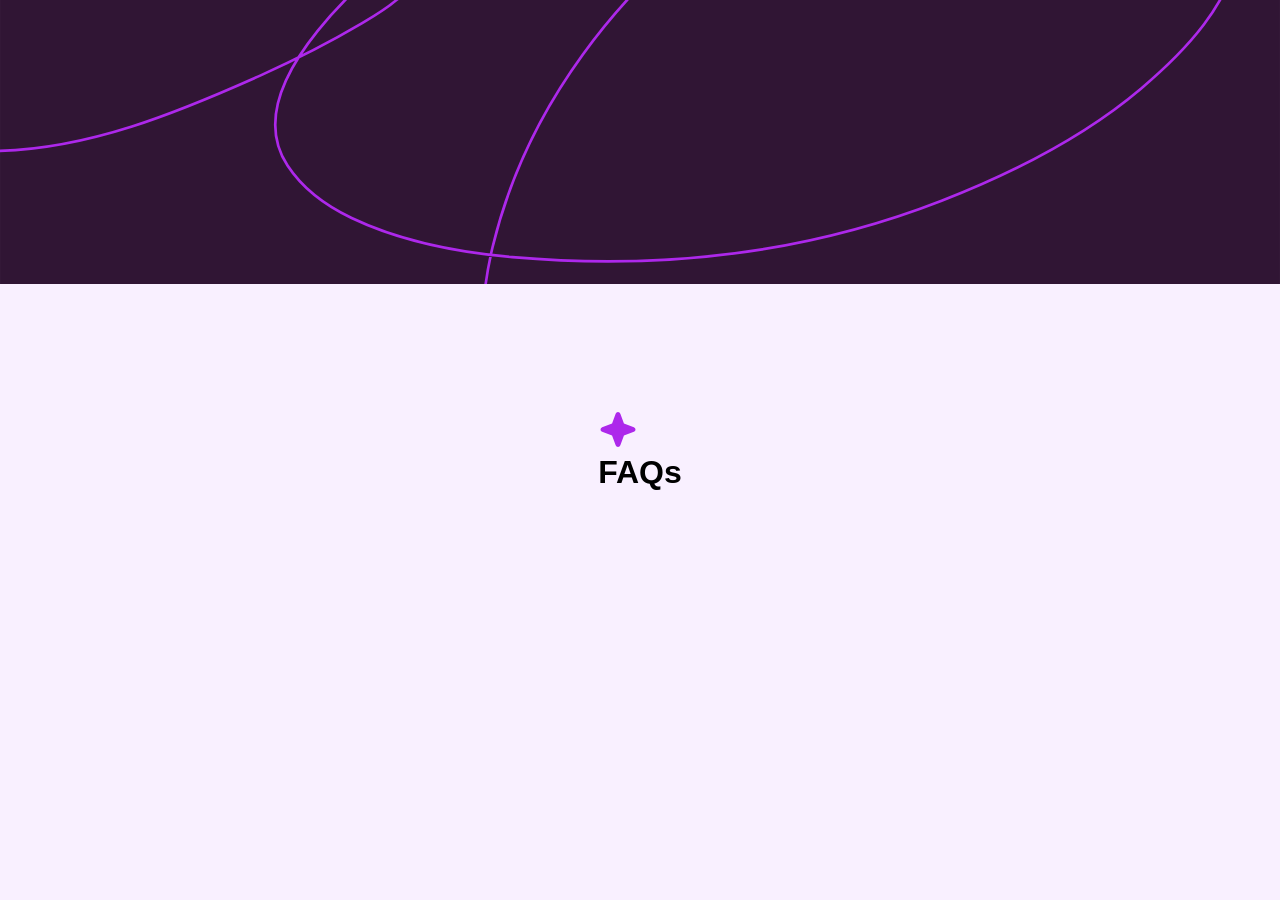
==== Desafio3/index.html @ 73805282 "criaçao das divs das perguntas" ====
<!DOCTYPE html>
<html lang="pt-br">
<head>
    <meta charset="UTF-8">
    <meta name="viewport" content="width=device-width, initial-scale=1.0">
    <link rel="stylesheet" href="styles.css">
    <link rel="icon" href="img/icon.png" type="image/x-icon">
    <script src="script.js"></script>
    <title>Desafio 3</title>
</head>
<body>
    <div class="card">
        <div class="topo_card">
            <img src="img/icon-star.svg" alt="icone de estrela">
            <h1>FAQs</h1>
        </div>
        <div class="p1">

        </div>
        <div class="p2">

        </div>
        <div class="p3">

        </div>
        <div class="p4"> 

        </div>
    </div>
</body>
</html>
---- Desafio3/styles.css ----
* {
    margin: 0;
    padding: 0;
    box-sizing: border-box; 
}

body {
    font-family: 'Work Sans', sans-serif;
    background-image: url(img/background.svg);
    background-repeat: no-repeat;
    background-color: hsl(275, 100%, 97%);
    background-size: 100% auto; 
    background-position: top center;
    min-height: 100vh; 
}

.card {
    display: flex;
    justify-content: center;
    align-items: center;
    min-height: 100vh;
}
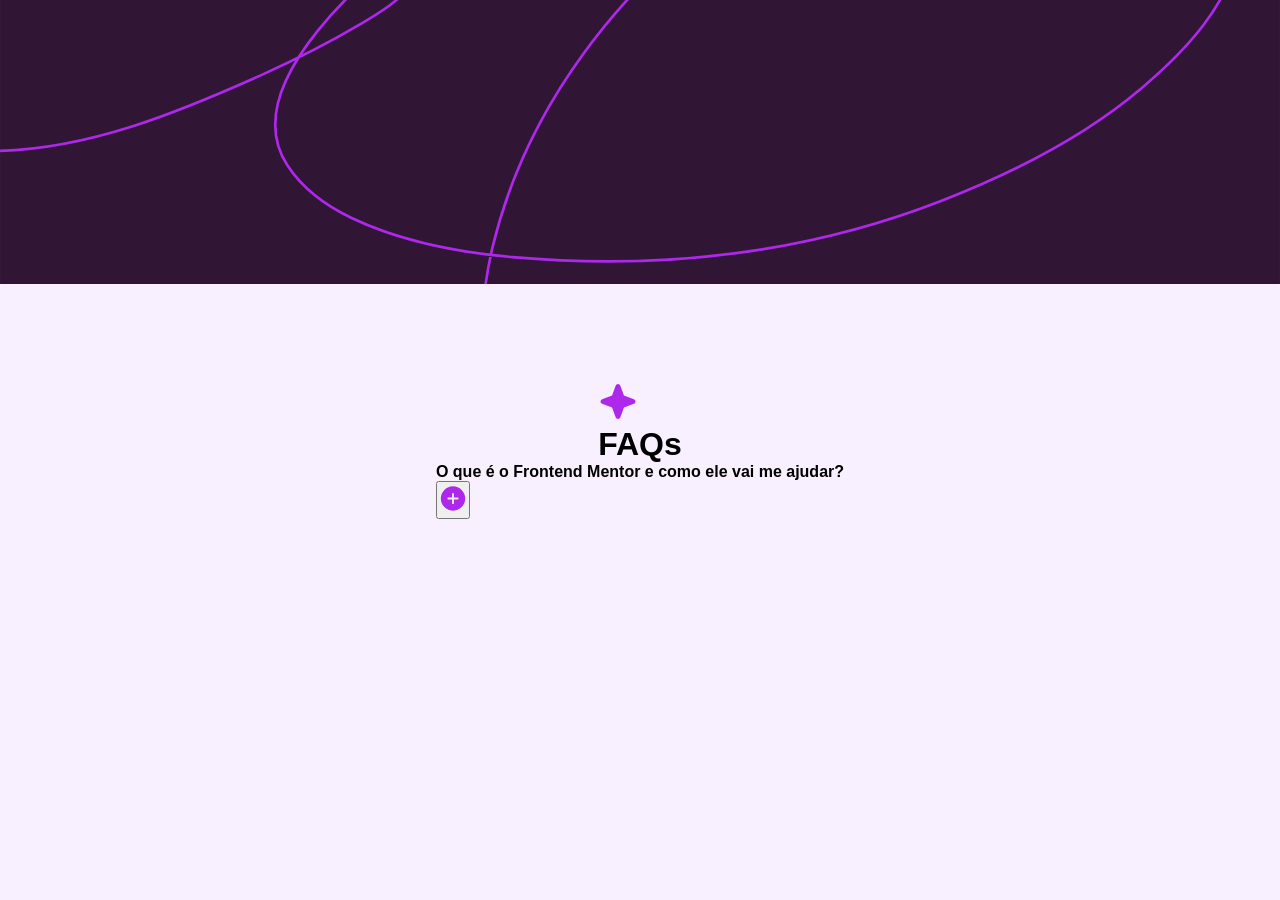
==== commit f9b425a4: "add primeira pergunta" ====
--- a/Desafio3/index.html
+++ b/Desafio3/index.html
@@ -15,7 +15,8 @@
             <h1>FAQs</h1>
         </div>
         <div class="p1">
-
+            <h4>O que é o Frontend Mentor e como ele vai me ajudar?</h4>
+            <button> <img src="img/icon-plus.svg" alt=""></button>
         </div>
         <div class="p2">
 
--- a/Desafio3/styles.css
+++ b/Desafio3/styles.css
@@ -16,6 +16,7 @@
 
 .card {
     display: flex;
+    flex-direction: column;
     justify-content: center;
     align-items: center;
     min-height: 100vh;
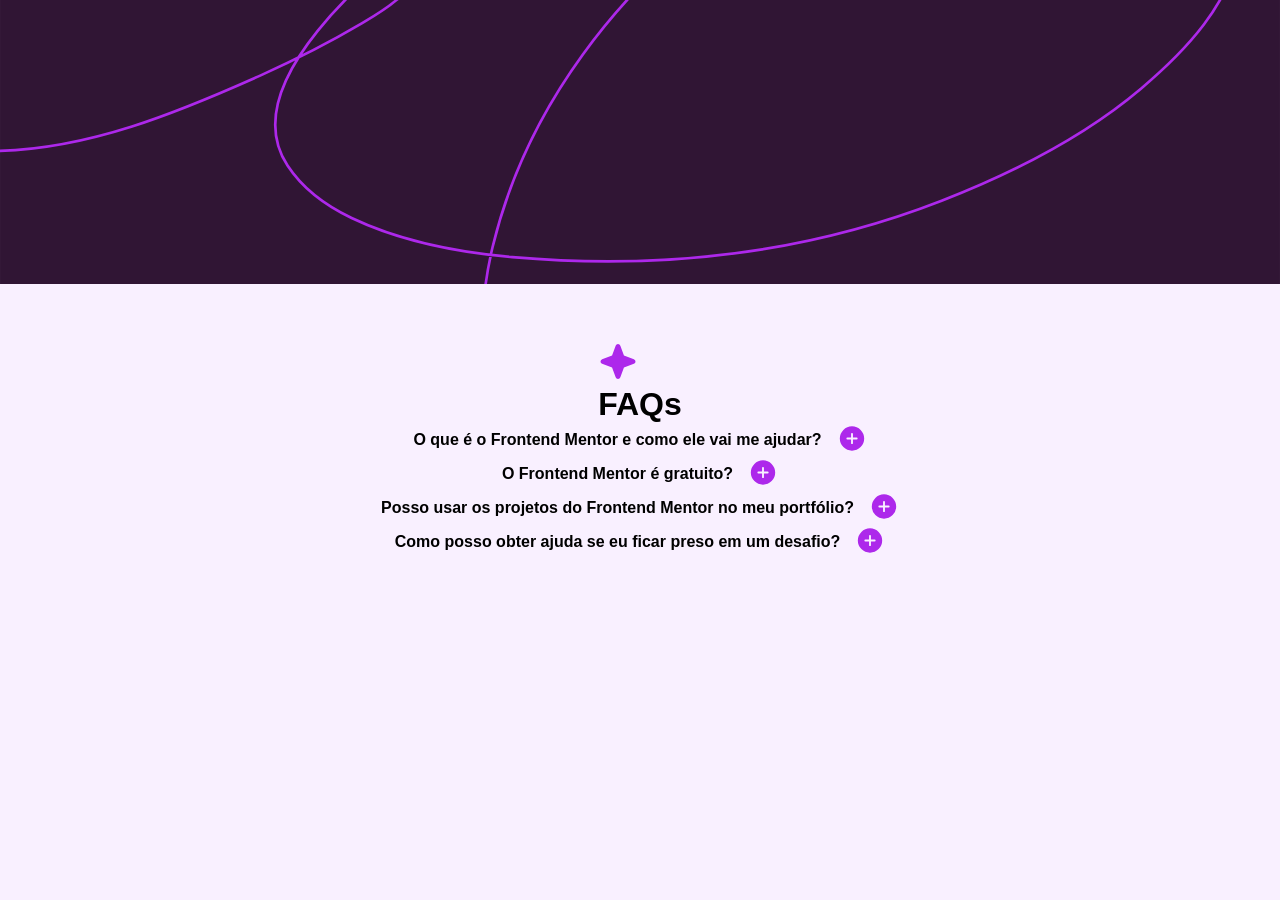
==== commit 20d58d21: "perguntas finalizadas" ====
--- a/Desafio3/index.html
+++ b/Desafio3/index.html
@@ -14,18 +14,21 @@
             <img src="img/icon-star.svg" alt="icone de estrela">
             <h1>FAQs</h1>
         </div>
-        <div class="p1">
+        <div class="perguntas">
             <h4>O que é o Frontend Mentor e como ele vai me ajudar?</h4>
             <button> <img src="img/icon-plus.svg" alt=""></button>
         </div>
-        <div class="p2">
-
+        <div class="perguntas">
+            <h4>O Frontend Mentor é gratuito?</h4>
+            <button><img src="img/icon-plus.svg" alt=""></button>
         </div>
-        <div class="p3">
-
+        <div class="perguntas">
+            <h4>Posso usar os projetos do Frontend Mentor no meu portfólio?</h4>
+            <button><img src="img/icon-plus.svg" alt=""></button>
         </div>
-        <div class="p4"> 
-
+        <div class="perguntas"> 
+            <h4>Como posso obter ajuda se eu ficar preso em um desafio?</h4>
+            <button><img src="img/icon-plus.svg" alt=""></button>
         </div>
     </div>
 </body>
--- a/Desafio3/styles.css
+++ b/Desafio3/styles.css
@@ -21,3 +21,14 @@
     align-items: center;
     min-height: 100vh;
 }
+
+.perguntas {
+    display: flex;
+    align-items: center;
+    gap: 15px;
+}
+
+.perguntas button {
+    border: none;
+    background-color:  hsl(275, 100%, 97%);
+}
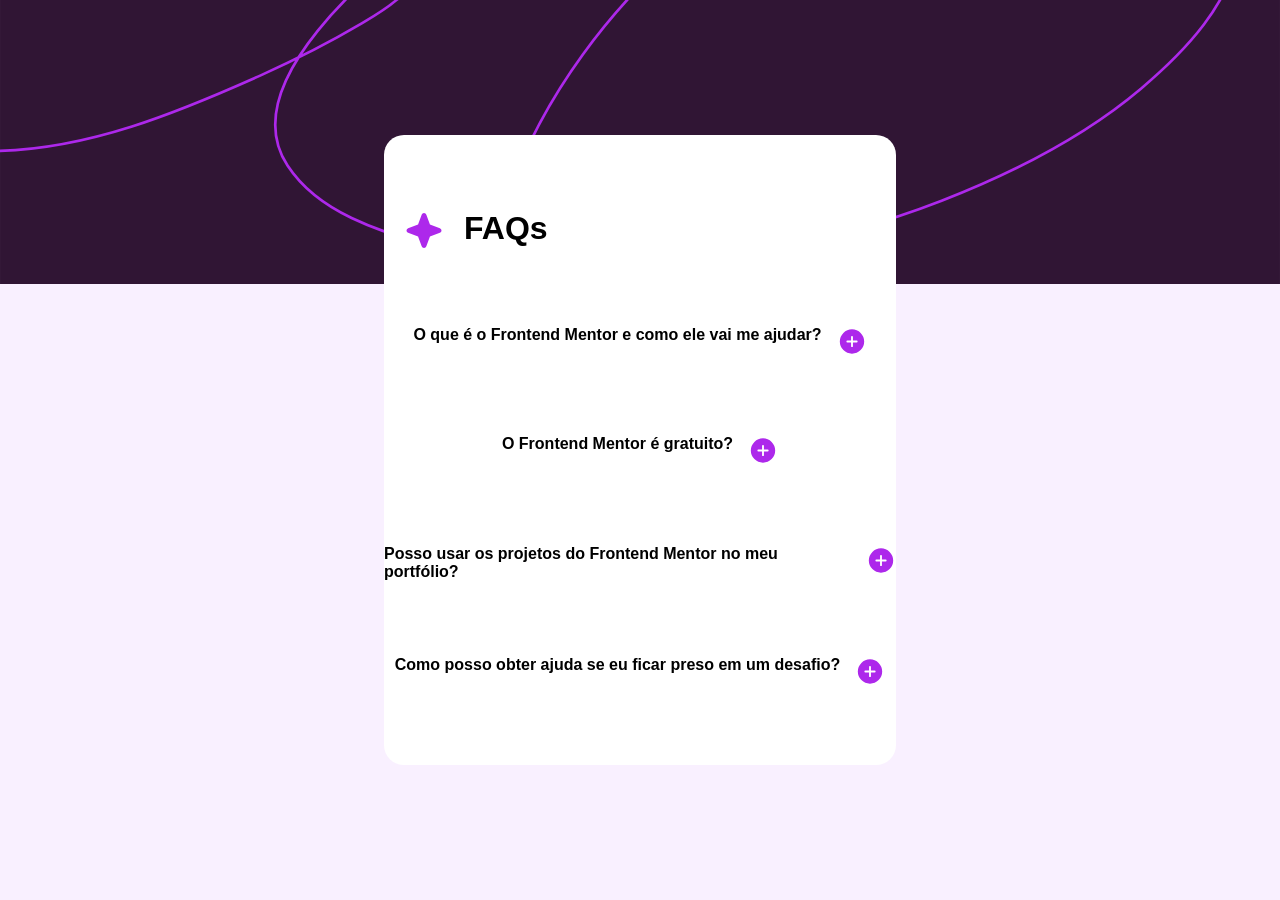
==== commit 98b02d6d: "implementaçao de respostas" ====
--- a/Desafio3/index.html
+++ b/Desafio3/index.html
@@ -5,7 +5,6 @@
     <meta name="viewport" content="width=device-width, initial-scale=1.0">
     <link rel="stylesheet" href="styles.css">
     <link rel="icon" href="img/icon.png" type="image/x-icon">
-    <script src="script.js"></script>
     <title>Desafio 3</title>
 </head>
 <body>
@@ -16,20 +15,29 @@
         </div>
         <div class="perguntas">
             <h4>O que é o Frontend Mentor e como ele vai me ajudar?</h4>
-            <button> <img src="img/icon-plus.svg" alt=""></button>
+            <button class="btn"><img class="icone" src="img/icon-plus.svg" alt=""></button>
         </div>
+        <p class="resposta" style="display: none;">O Frontend Mentor oferece desafios de programação realistas para ajudar desenvolvedores a aprimorar suas habilidades em desenvolvimento front-end por meio de projetos em HTML, CSS e JavaScript. É adequado para todos os níveis de experiência e ideal para construir um portfólio.</p>
+
         <div class="perguntas">
             <h4>O Frontend Mentor é gratuito?</h4>
-            <button><img src="img/icon-plus.svg" alt=""></button>
+            <button class="btn"><img class="icone" src="img/icon-plus.svg" alt=""></button>
         </div>
+        <p class="resposta" style="display: none;">Sim! O Frontend Mentor oferece uma versão gratuita com diversos desafios para praticar HTML, CSS e JavaScript. Também existe um plano pago que disponibiliza desafios exclusivos, recursos extras e benefícios para quem deseja evoluir ainda mais.</p>
+
         <div class="perguntas">
             <h4>Posso usar os projetos do Frontend Mentor no meu portfólio?</h4>
-            <button><img src="img/icon-plus.svg" alt=""></button>
+            <button class="btn"><img class="icone" src="img/icon-plus.svg" alt=""></button>
         </div>
+        <p class="resposta" style="display: none;">Com certeza. Todos os projetos desenvolvidos podem ser incluídos no seu portfólio, desde que você crie o código por conta própria. Eles são uma ótima forma de demonstrar suas habilidades para recrutadores e clientes.</p>
+
         <div class="perguntas"> 
             <h4>Como posso obter ajuda se eu ficar preso em um desafio?</h4>
-            <button><img src="img/icon-plus.svg" alt=""></button>
+            <button class="btn"><img class="icone" src="img/icon-plus.svg" alt=""></button>
         </div>
+        <p class="resposta" style="display: none;">Com certeza. Todos os projetos desenvolvidos podem ser incluídos no seu portfólio, desde que você crie o código por conta própria. Eles são uma ótima forma de demonstrar suas habilidades para recrutadores e clientes.</p>
+
     </div>
+<script src="script.js"></script>
 </body>
 </html>
--- a/Desafio3/styles.css
+++ b/Desafio3/styles.css
@@ -12,23 +12,40 @@
     background-size: 100% auto; 
     background-position: top center;
     min-height: 100vh; 
+    display: flex;
+    justify-content: center;
+    align-items: center;
 }
 
 .card {
+    background-color: white;
+    border-radius: 20px;
     display: flex;
     flex-direction: column;
-    justify-content: center;
+    justify-content: space-evenly;
     align-items: center;
-    min-height: 100vh;
+    width: 40%;
+    height: 70vh;
 }
 
 .perguntas {
     display: flex;
-    align-items: center;
+    align-items: flex-start;
     gap: 15px;
+    justify-content: space-between;
 }
 
 .perguntas button {
     border: none;
-    background-color:  hsl(275, 100%, 97%);
+    background-color:  hsl(0, 0%, 100%);
 }
+
+.topo_card {
+    display: flex;
+    width: 100%;
+    padding-left: 20px;
+    gap: 20px;
+}
+
+
+
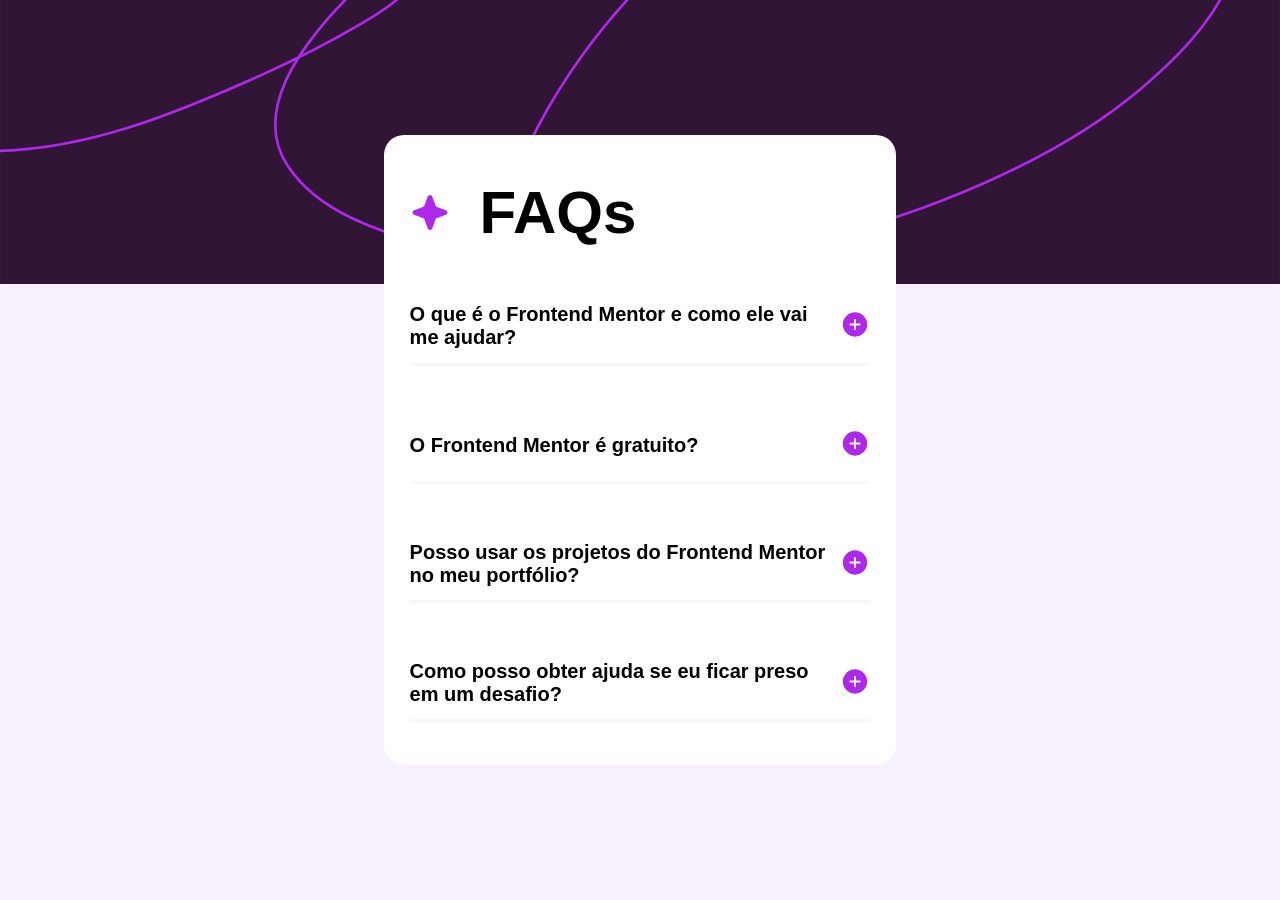
==== commit f5bfb1b2: "Projeto final" ====
--- a/Desafio3/index.html
+++ b/Desafio3/index.html
@@ -18,7 +18,7 @@
             <button class="btn"><img class="icone" src="img/icon-plus.svg" alt=""></button>
         </div>
         <p class="resposta" style="display: none;">O Frontend Mentor oferece desafios de programação realistas para ajudar desenvolvedores a aprimorar suas habilidades em desenvolvimento front-end por meio de projetos em HTML, CSS e JavaScript. É adequado para todos os níveis de experiência e ideal para construir um portfólio.</p>
-
+        
         <div class="perguntas">
             <h4>O Frontend Mentor é gratuito?</h4>
             <button class="btn"><img class="icone" src="img/icon-plus.svg" alt=""></button>
--- a/Desafio3/styles.css
+++ b/Desafio3/styles.css
@@ -25,27 +25,40 @@
     justify-content: space-evenly;
     align-items: center;
     width: 40%;
-    height: 70vh;
+    height: 70vh;   
 }
 
 .perguntas {
     display: flex;
-    align-items: flex-start;
+    align-items: center;
     gap: 15px;
+    width: 90%;
     justify-content: space-between;
+    border-bottom-style: solid;
+    border-bottom-color: rgb(247, 247, 247) ;
+    height: 12%;
 }
 
 .perguntas button {
     border: none;
-    background-color:  hsl(0, 0%, 100%);
+    background-color: hsl(0, 0%, 100%);
 }
 
 .topo_card {
     display: flex;
-    width: 100%;
-    padding-left: 20px;
-    gap: 20px;
+    width: 90%;
+    gap: 30px;
 }
 
+h1 {
+    font-size: 60px;
+}
 
+h4 {
+    font-size: 20px;
+}
 
+p {
+    width: 90%;
+    color: rgb(139, 139, 139) ;
+}
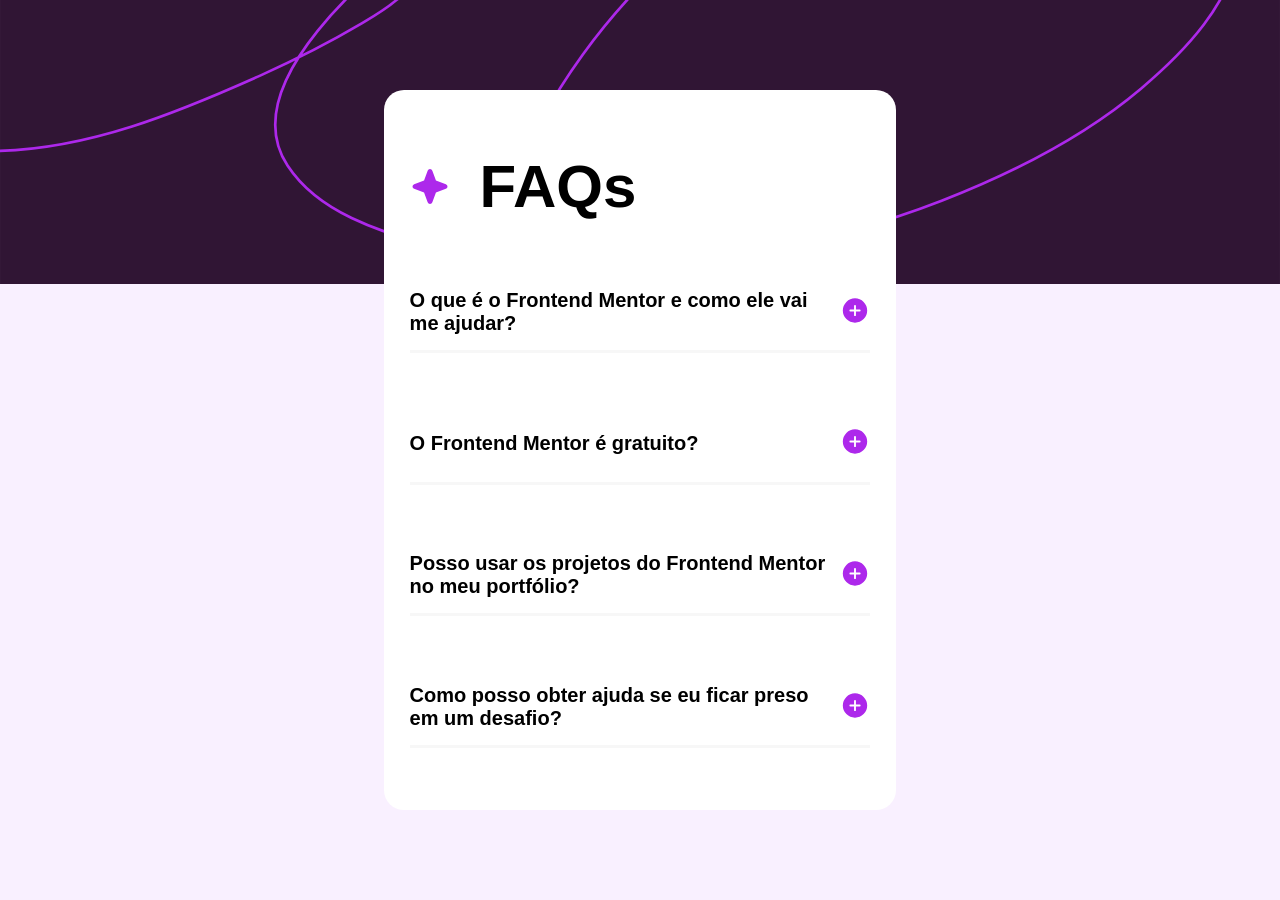
==== commit fb261b6d: "edição da função dos botões" ====
--- a/Desafio3/index.html
+++ b/Desafio3/index.html
@@ -35,7 +35,7 @@
             <h4>Como posso obter ajuda se eu ficar preso em um desafio?</h4>
             <button class="btn"><img class="icone" src="img/icon-plus.svg" alt=""></button>
         </div>
-        <p class="resposta" style="display: none;">Com certeza. Todos os projetos desenvolvidos podem ser incluídos no seu portfólio, desde que você crie o código por conta própria. Eles são uma ótima forma de demonstrar suas habilidades para recrutadores e clientes.</p>
+        <p class="resposta" style="display: none;">Se encontrar dificuldades, você pode pesquisar na documentação das tecnologias utilizadas, assistir a tutoriais, participar de comunidades de programação ou pedir ajuda em fóruns. Além disso, revisar seu código com calma costuma ajudar a identificar possíveis erros.</p>
 
     </div>
 <script src="script.js"></script>
--- a/Desafio3/styles.css
+++ b/Desafio3/styles.css
@@ -25,7 +25,9 @@
     justify-content: space-evenly;
     align-items: center;
     width: 40%;
-    height: 70vh;   
+    height: 80vh;
+    padding: 30px 0;
+    gap: 20px;   
 }
 
 .perguntas {
